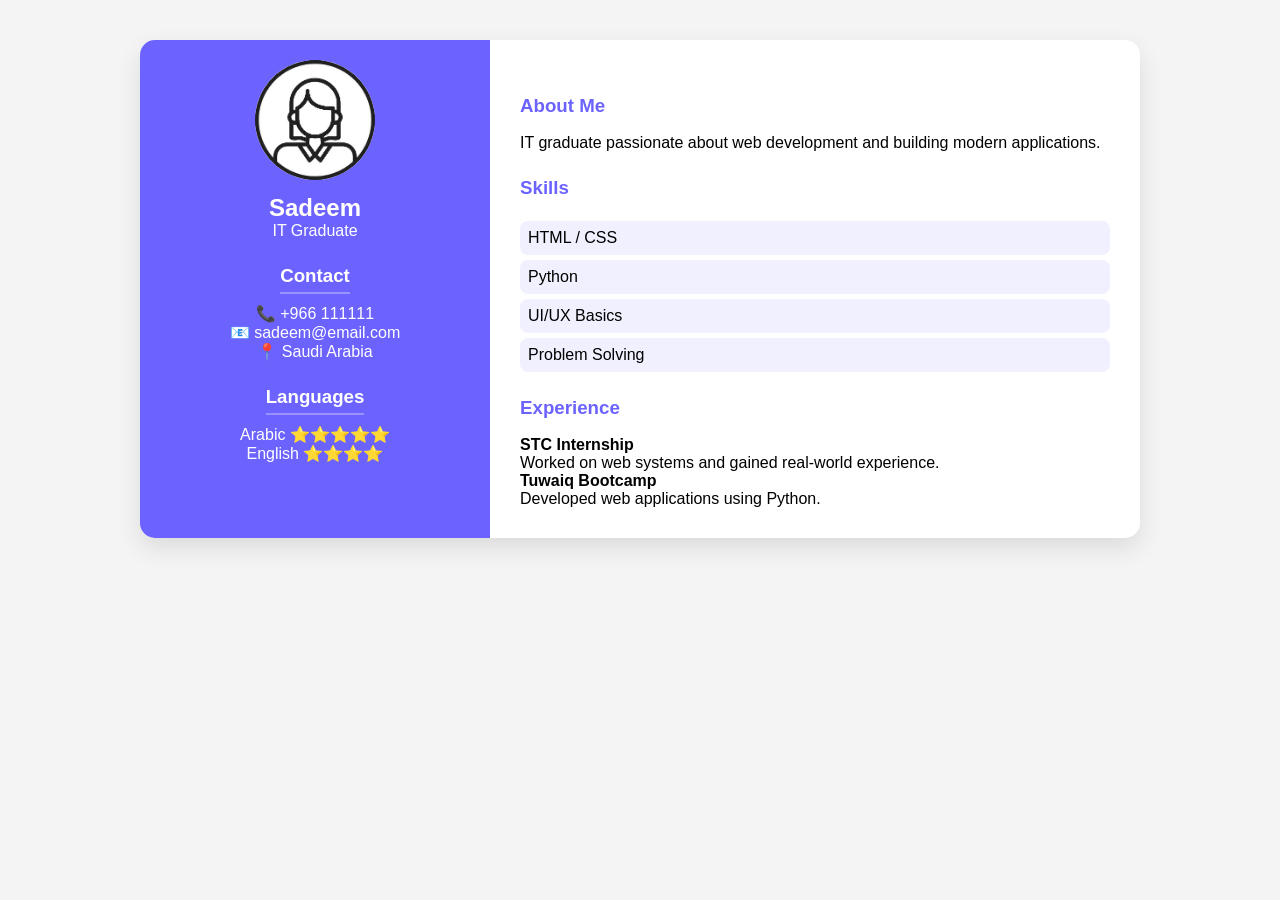
==== careers/cv/index.html @ 1e489a4e "Sadeem's solve" ====
<!DOCTYPE html>
<head>
    <meta charset="UTF-8">
    <meta name="viewport" content="width=device-width, initial-scale=1.0">
    <title>Sadeem's CV</title>
    <link rel="stylesheet" href="style.css">
</head>
<body>

<div class="container">

    <!-- يسار -->
    <div class="left">
        <div class="profile">
            <img src="icon.jpeg" alt="profile">
            <h2>Sadeem</h2>
            <p>IT Graduate</p>
        </div>

        <div class="section">
            <h3>Contact</h3>
            <p>📞 +966 111111</p>
            <p>📧 sadeem@email.com</p>
            <p>📍 Saudi Arabia</p>
        </div>

        <div class="section">
            <h3>Languages</h3>
            <p>Arabic ⭐⭐⭐⭐⭐</p>
            <p>English ⭐⭐⭐⭐</p>
        </div>

    </div>

    <!-- يمين -->
    <div class="right">

        <div class="section">
            <h3>About Me</h3>
            <p>
                IT graduate passionate about web development and building modern applications.
            </p>
        </div>

        <div class="section">
            <h3>Skills</h3>
            <ul>
                <li>HTML / CSS</li>
                <li>Python</li>
                <li>UI/UX Basics</li>
                <li>Problem Solving</li>
            </ul>
        </div>

        <div class="section">
            <h3>Experience</h3>
            <p><strong>STC Internship</strong></p>
            <p>Worked on web systems and gained real-world experience.</p>

            <p><strong>Tuwaiq Bootcamp</strong></p>
            <p>Developed web applications using Python.</p>
        </div>

    </div>

</div>

</body>
</html>
---- careers/cv/style.css ----
* {
    margin: 0;
    padding: 0;
    box-sizing: border-box;
    font-family: Arial, sans-serif;
}

body {
    background: #f4f4f4;
}

.container {
    display: flex;
    max-width: 1000px;
    margin: 40px auto;
    background: #fff;
    border-radius: 15px;
    overflow: hidden;
    box-shadow: 0 10px 25px rgba(0,0,0,0.1);
}

/* يسار */
.left {
    width: 35%;
    background: #6c63ff;
    color: white;
    padding: 20px;
    text-align: center;
}

.profile img {
    width: 120px;
    border-radius: 50%;
    margin-bottom: 10px;
}

.section {
    margin-top: 25px;
}

.section h3 {
    margin-bottom: 10px;
    border-bottom: 2px solid rgba(255,255,255,0.3);
    display: inline-block;
    padding-bottom: 5px;
}

/* يمين */
.right {
    width: 65%;
    padding: 30px;
}

.right .section h3 {
    color: #6c63ff;
    margin-bottom: 10px;
}

.right ul {
    list-style: none;
}

.right ul li {
    background: #f0f0ff;
    margin: 5px 0;
    padding: 8px;
    border-radius: 8px;
    transition: 0.3s;
}

.right ul li:hover {
    background: #6c63ff;
    color: white;
    transform: scale(1.05);
}
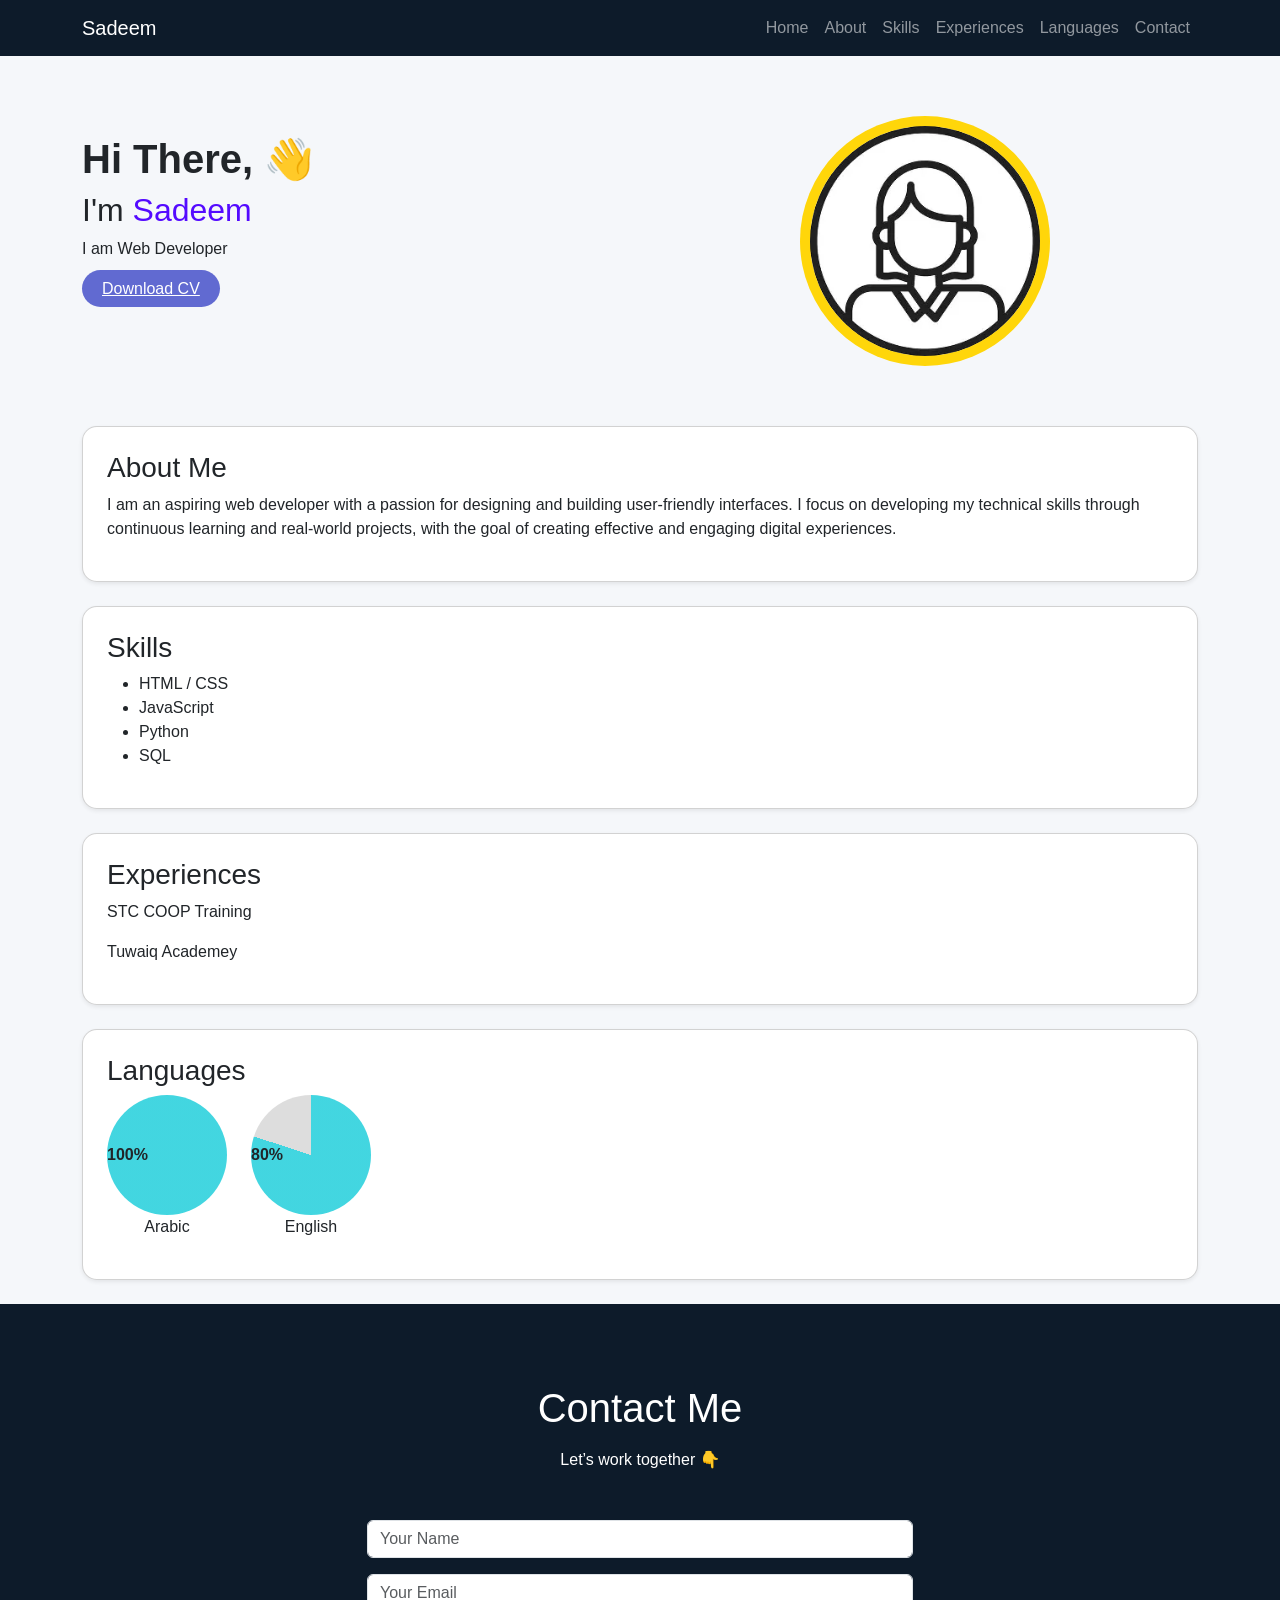
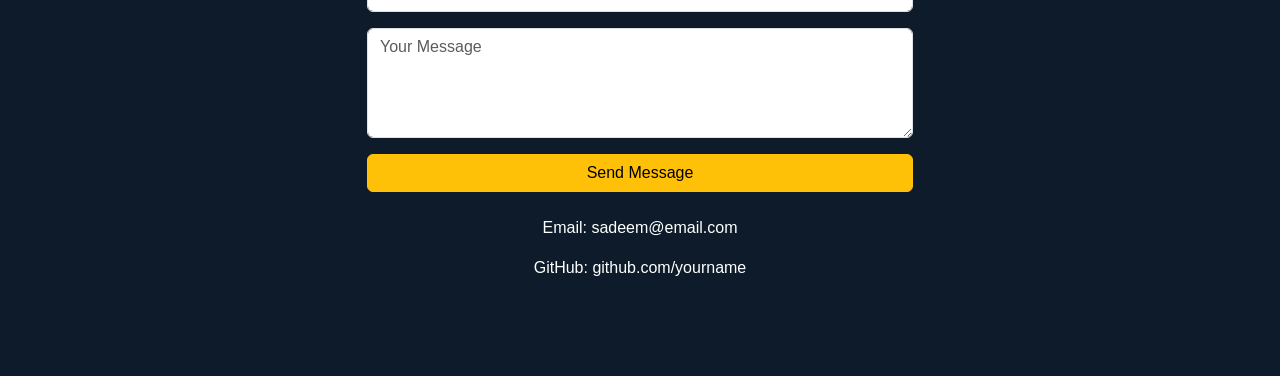
==== commit c4b15996: "Sadeem's solve1" ====
--- a/careers/cv/index.html
+++ b/careers/cv/index.html
@@ -1,69 +1,213 @@
 <!DOCTYPE html>
 <head>
-    <meta charset="UTF-8">
-    <meta name="viewport" content="width=device-width, initial-scale=1.0">
-    <title>Sadeem's CV</title>
-    <link rel="stylesheet" href="style.css">
+<meta charset="UTF-8">
+<meta name="viewport" content="width=device-width, initial-scale=1.0">
+<title>My Portfolio</title>
+
+<link href="https://cdn.jsdelivr.net/npm/bootstrap@5.3.3/dist/css/bootstrap.min.css" rel="stylesheet">
+
+<style>
+body {
+    background: #f5f7fa;
+    font-family: Arial, sans-serif;
+}
+
+.navbar {
+    background: #0d1b2a;
+}
+
+.hero {
+    padding: 60px 0;
+}
+
+.hero-text h1 {
+    font-weight: bold;
+}
+
+.hero-text span {
+    color: hsl(258, 100%, 52%);;
+}
+
+.hero img {
+    width: 250px;
+    border-radius: 50%;
+    background: #ffd60a;
+    padding: 10px;
+}
+
+.btn-main {
+    background: #3a0ca3;
+    color: white;
+    border-radius: 20px;
+}
+
+.social i {
+    font-size: 20px;
+    margin: 10px;
+    color: #0d1b2a;
+}
+
+.card {
+    border-radius: 15px;
+}
+
+.circle{
+    width: 120px;
+    height: 120px;
+    border-radius: 50%;
+    
+    display: flex;
+    align-items: center ;
+    justify-items: center;
+   font-weight: bold;
+    position: relative;
+}
+.btn-cv {
+    background: hsl(235, 55%, 60%);
+    color: white;
+    border-radius: 20px;
+    padding: 10px 20px;
+    transition: 0.3s;
+}
+.btn-cv:hover{
+    background: #3a0ca3
+}
+</style>
 </head>
+
 <body>
 
+<nav class="navbar navbar-dark navbar-expand-lg">
 <div class="container">
-
-    <!-- يسار -->
-    <div class="left">
-        <div class="profile">
-            <img src="icon.jpeg" alt="profile">
-            <h2>Sadeem</h2>
-            <p>IT Graduate</p>
+<a class="navbar-brand">Sadeem</a>
+
+<ul class="navbar-nav ms-auto">
+<li class="nav-item"><a class="nav-link" href="#Home">Home</a></li>
+<li class="nav-item"><a class="nav-link" href="#About">About</a></li>
+<li class="nav-item"><a class="nav-link" href="#Skills">Skills</a></li>
+<li class="nav-item"><a class="nav-link" href="#Experiences">Experiences</a></li>
+<li class="nav-item"><a class="nav-link" href="#Languages">Languages</a></li>
+<li class="nav-item"><a class="nav-link" href="#Contact">Contact</a></li>
+</ul>
+</div>
+</nav>
+
+<section class="hero" id="Home">
+<div class="container">
+<div class="row align-items-center">
+
+<div class="col-md-6 hero-text">
+<h1>Hi There, 👋</h1>
+<h2>I'm <span>Sadeem</span></h2>
+<p>I am Web Developer</p>
+
+<a href="cv.pdf" download class="btn-cv">Download CV</a>
+
+<div class="social mt-3">
+<i class="bi bi-github"></i>
+<i class="bi bi-linkedin"></i>
+<i class="bi bi-twitter"></i>
+</div>
+</div>
+
+<div class="col-md-6 text-center">
+<img src="icon.jpeg">
+</div>
+
+</div>
+</div>
+</section>
+
+<section class="container mb-4" id="About">
+<div class="card p-4 shadow-sm">
+<h3>About Me</h3>
+<p>
+I am an aspiring web developer with a passion for designing and building user-friendly interfaces.
+ I focus on developing my technical skills through continuous learning and real-world projects,
+  with the goal of creating effective and engaging digital experiences.
+</p>
+</div>
+</section>
+
+<section class="container mb-4" id="Skills">
+<div class="card p-4 shadow-sm">
+<h3>Skills</h3>
+<ul>
+<li>HTML / CSS</li>
+<li>JavaScript</li>
+<li>Python</li>
+<li>SQL</li>
+</ul>
+</div>
+</section>
+
+<section class="container mb-4" id="Experiences">
+<div class="card p-4 shadow-sm">
+<h3>Experiences</h3>
+<p>STC COOP Training</p>
+<p>Tuwaiq Academey</p>
+</div>
+</section>
+
+<section class="container mb-4" id="Languages">
+    <div class ="card p-4 shadow-sm">
+
+    <h3>Languages</h3>
+    <div class = "d-flex gap-4">
+        <div class="text-center">
+            <div class="circle" style="background: conic-gradient(hsl(184, 72%, 57%) 360deg, #ddd 0deg);">100%</div>
+            <p>Arabic</p>
         </div>
-
-        <div class="section">
-            <h3>Contact</h3>
-            <p>📞 +966 111111</p>
-            <p>📧 sadeem@email.com</p>
-            <p>📍 Saudi Arabia</p>
+        <div class="text-center" >
+            <div class="circle" style="background: conic-gradient(hsl(184, 72%, 57%) 288deg, #ddd 0deg);">80%</div>
+            <p>English</p>
         </div>
 
-        <div class="section">
-            <h3>Languages</h3>
-            <p>Arabic ⭐⭐⭐⭐⭐</p>
-            <p>English ⭐⭐⭐⭐</p>
+    </div>
+    </div>
+
+</section>
+<section style="background:#0d1b2a; color:white; padding:80px 0;" id="Contact">
+  <div class="container text-center">
+    
+    <h1 class="mb-3">Contact Me</h1>
+    <p class="mb-5">Let’s work together 👇</p>
+
+    <div class="row justify-content-center">
+      
+      <div class="col-md-6">
+
+        <form onsubmit="showMessage(event)">
+          
+          <input type="text" class="form-control mb-3" placeholder="Your Name" required>
+          
+          <input type="email" class="form-control mb-3" placeholder="Your Email" required>
+          
+          <textarea class="form-control mb-3" rows="4" placeholder="Your Message" required></textarea>
+          
+          <button class="btn btn-warning w-100">Send Message</button>
+
+          <p id="successMsg" class="text-success mt-3" style="display:none;">
+            ✅ Message sent!
+          </p>
+
+        </form>
+
+        <div class="mt-4">
+          <p>Email: sadeem@email.com</p>
+          <p>GitHub: github.com/yourname</p>
         </div>
 
+      </div>
+
     </div>
-
-    <!-- يمين -->
-    <div class="right">
-
-        <div class="section">
-            <h3>About Me</h3>
-            <p>
-                IT graduate passionate about web development and building modern applications.
-            </p>
-        </div>
-
-        <div class="section">
-            <h3>Skills</h3>
-            <ul>
-                <li>HTML / CSS</li>
-                <li>Python</li>
-                <li>UI/UX Basics</li>
-                <li>Problem Solving</li>
-            </ul>
-        </div>
-
-        <div class="section">
-            <h3>Experience</h3>
-            <p><strong>STC Internship</strong></p>
-            <p>Worked on web systems and gained real-world experience.</p>
-
-            <p><strong>Tuwaiq Bootcamp</strong></p>
-            <p>Developed web applications using Python.</p>
-        </div>
-
-    </div>
-
-</div>
-
+  </div>
+</section>
+<script>
+function showMessage(event) {
+    event.preventDefault();
+    document.getElementById("successMsg").style.display = "block";
+}
+</script>
 </body>
 </html>
